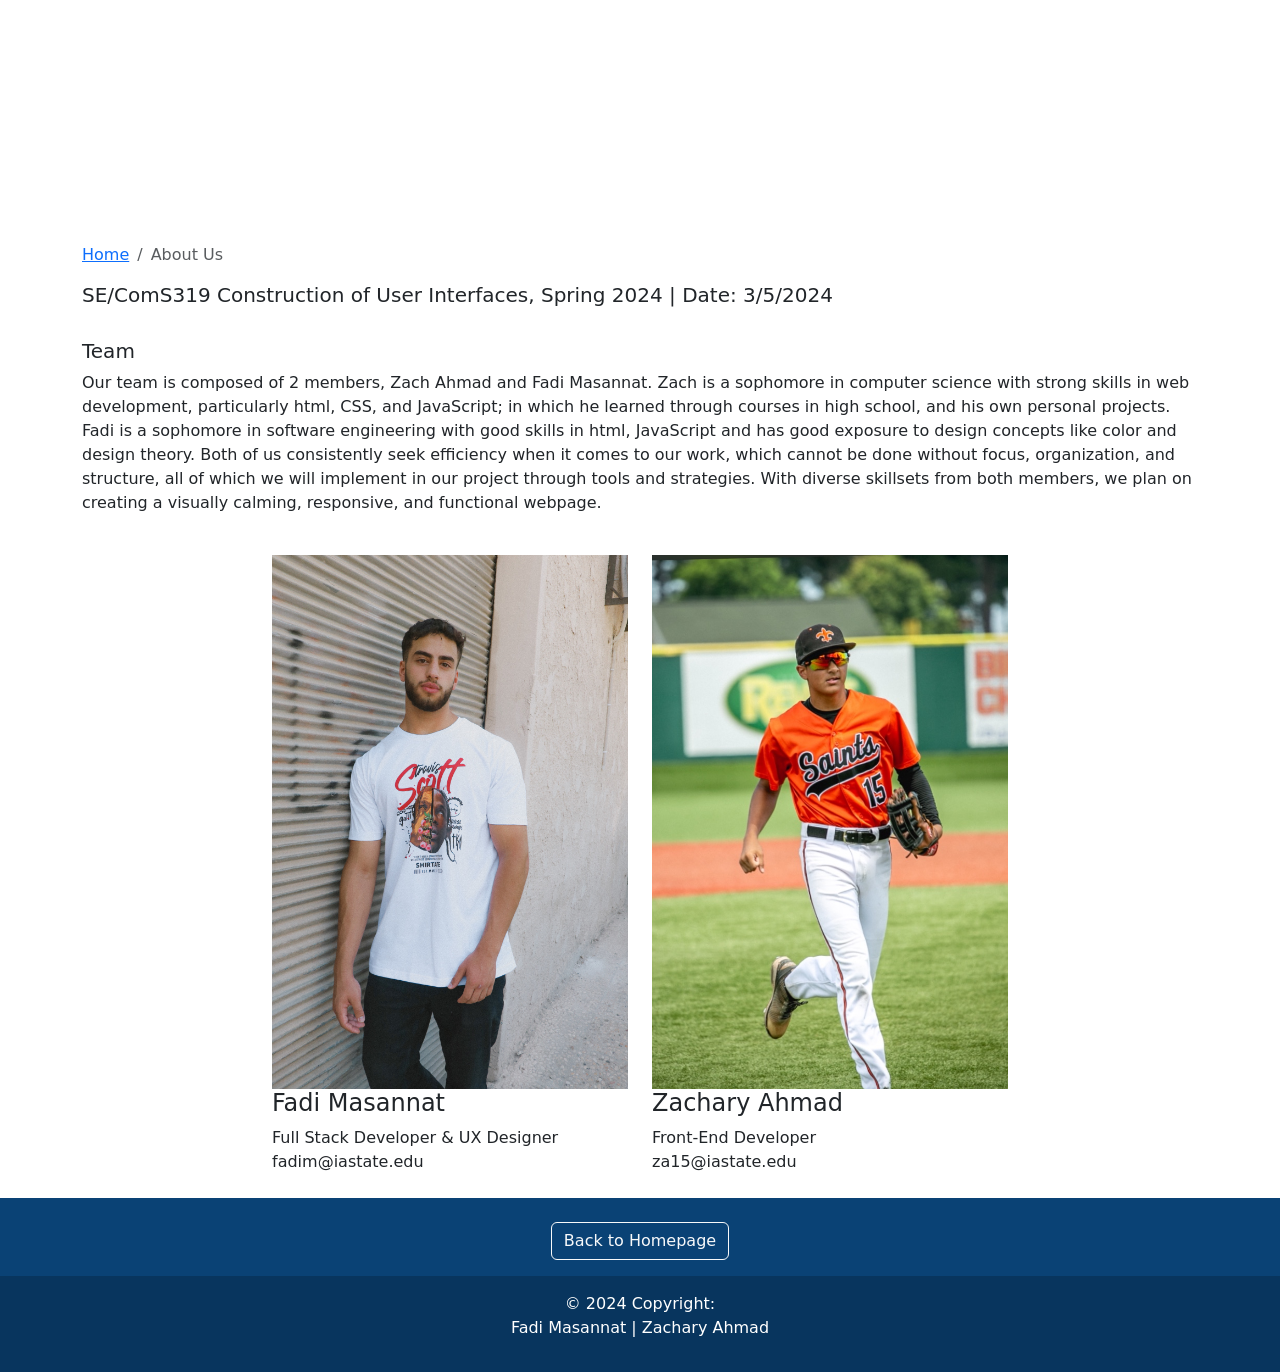
==== about.html @ ad15011a "Added All Files" ====
<!-- Authors:
================================
Fadi Masannat and Zachary Ahmad
================================
Home Main Page-->
<!DOCTYPE html>
<html lang="en">

<head>
  <meta charset="UTF-8">
  <meta name="viewport" content="width=device-width, initial-scale=1.0">
  <title>Zelix - About Us Innerpage</title>
  <!-- Vendor CSS Files -->

  <link href="https://cdn.jsdelivr.net/npm/bootstrap@5.3.3/dist/css/bootstrap.min.css" rel="stylesheet"
    integrity="sha384-QWTKZyjpPEjISv5WaRU9OFeRpok6YctnYmDr5pNlyT2bRjXh0JMhjY6hW+ALEwIH" crossorigin="anonymous">
</head>

<body>
  <!--  Static Header -->
  <div style="background: url(./MyOtherImages/HeaderBackground.jpg)" class="jumbotron bg-cover text-white">
    <div class="container py-5 text-center">
      <h1 class="display-4 font-weight-bold">Z E L I X </h1>
      <p class="font-weight-bold mb-0">PREMIUM HOME APPLIANCES</p>


    </div>
  </div>

  <div class="container mt-5" id="browse-view">
    <nav aria-label="breadcrumb">
      <ol class="breadcrumb">
        <li class="breadcrumb-item"><a href="index.html">Home</a></li>
        <li class="breadcrumb-item active" aria-current="page">About Us</li>
      </ol>
    </nav>
    </div>


    <!-- ======= Team Section ======= -->
    <section id="team" class="team">
      <div class="container">

        <div class="section-title" data-aos="fade-in" data-aos-delay="100">
        
          <h5>SE/ComS319 Construction of User Interfaces, Spring 2024 | Date: 3/5/2024</h3>
          <br><h5>Team</h5>
          <p>Our team is composed of 2 members, Zach Ahmad and Fadi Masannat. Zach is a sophomore in computer science with strong skills in web development, particularly html, CSS, and JavaScript; in which he learned through courses in high school, and his own personal projects. Fadi is a sophomore in software engineering with good skills in html, JavaScript and has good exposure to design concepts like color and design theory. Both of us consistently seek efficiency when it comes to our work, which cannot be done without focus, organization, and structure, all of which we will implement in our project through tools and strategies. With diverse skillsets from both members, we plan on creating a visually calming, responsive, and functional webpage.  
          </p>
        </div>

        <br>
        <div class="row">

          <div class=" col-lg-4 col-md-6 offset-md-2">
            <div class="member" data-aos="fade-up">
              <div class="pic"><img src="MyOtherImages/team-1.JPG" class="img-fluid" alt="" data-aos="fade-up"></div>
              <div class="member-info">
                <h4>Fadi Masannat</h4>
                <span>Full Stack Developer &amp; UX Designer</span><br>
                <span>fadim@iastate.edu</span>
                <div class="social">
                  <a href=""><i class="bi bi-twitter"></i></a>
                  <a href=""><i class="bi bi-facebook"></i></a>
                  <a href=""><i class="bi bi-instagram"></i></a>
                  <a href=""><i class="bi bi-linkedin"></i></a>
                </div>
              </div>
            </div>
          </div>

          <div class="col-lg-4 col-md-6 ">
            <div class="member" data-aos="fade-up" data-aos-delay="300">
              <div class="pic"><img src="MyOtherImages/team-2.PNG" class="img-fluid" alt=""></div>
              <div class="member-info">
                <h4>Zachary Ahmad</h4>
                <!-- add MY PICTURE -->
                <span>Front-End Developer</span><br>
                <span>za15@iastate.edu</span>
                
              </div>
            </div>
          </div>

        </div>

      </div>
    </section><!-- End Team Section -->



    <br>
    <section class="">
      <!-- Footer -->
      <footer class="text-center text-white" style="background-color: #0a4275;">
        <!-- Grid container -->
        <div class="container p-4 pb-0">
          <!-- Section: CTA -->
          <section class="">
            <p class="d-flex justify-content-center align-items-center">

              <a data-mdb-ripple-init type="button" class="btn btn-outline-light btn-rounded" href="index.html">
                Back to Homepage
              </a>

            </p>
          </section>
          <!-- Section: CTA -->
        </div>
        <!-- Grid container -->

        <!-- Copyright -->
        <div class="text-center p-3" style="background-color: rgba(0, 0, 0, 0.2);">
          © 2024 Copyright:
          <p class="text-white">Fadi Masannat | Zachary Ahmad</p>
        </div>
        <!-- Copyright -->
      </footer>
      <!-- Footer -->
    </section>

    



</body>

</html>
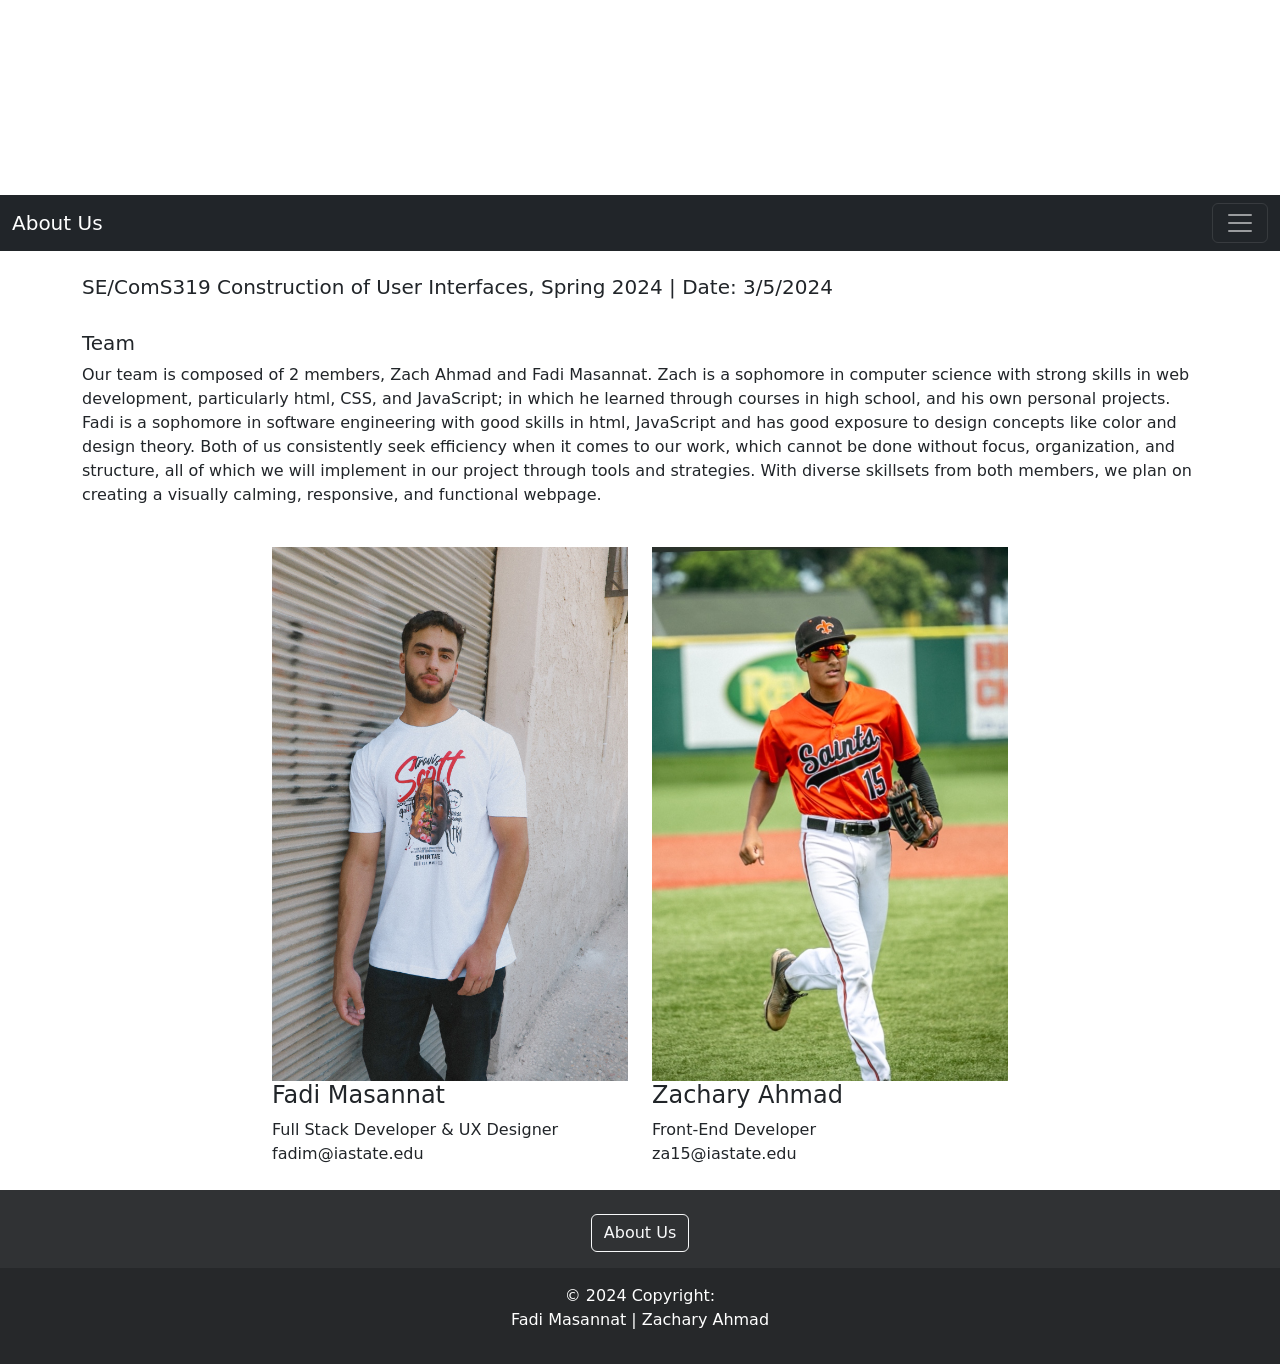
==== commit 14e5fb93: "Last Update" ====
--- a/about.html
+++ b/about.html
@@ -6,14 +6,17 @@
 <!DOCTYPE html>
 <html lang="en">
 
+<!-- FOR RUBRIC PURPOSES: Order more than 3 items and the respective JSON images will pop up in the checout page accordingly-->
+
 <head>
-  <meta charset="UTF-8">
-  <meta name="viewport" content="width=device-width, initial-scale=1.0">
-  <title>Zelix - About Us Innerpage</title>
-  <!-- Vendor CSS Files -->
-
+  <meta charset="UTF-8" />
+  <meta name="viewport" content="width=device-width, initial-scale=1.0" />
+  <title>Zelix - Home Page + Checkout Page</title>
   <link href="https://cdn.jsdelivr.net/npm/bootstrap@5.3.3/dist/css/bootstrap.min.css" rel="stylesheet"
     integrity="sha384-QWTKZyjpPEjISv5WaRU9OFeRpok6YctnYmDr5pNlyT2bRjXh0JMhjY6hW+ALEwIH" crossorigin="anonymous">
+
+
+
 </head>
 
 <body>
@@ -27,31 +30,50 @@
     </div>
   </div>
 
-  <div class="container mt-5" id="browse-view">
-    <nav aria-label="breadcrumb">
-      <ol class="breadcrumb">
-        <li class="breadcrumb-item"><a href="index.html">Home</a></li>
-        <li class="breadcrumb-item active" aria-current="page">About Us</li>
-      </ol>
-    </nav>
+  <nav class="navbar navbar-dark bg-dark">
+    <!-- Navbar content -->
+    <div class="container-fluid">
+      <a class="navbar-brand" href="about.html">About Us</a>
+      <button class="navbar-toggler" type="button" data-bs-toggle="collapse" data-bs-target="#navbarNavAltMarkup"
+        aria-controls="navbarNavAltMarkup" aria-expanded="false" aria-label="Toggle navigation">
+        <span class="navbar-toggler-icon"></span>
+      </button>
+      <div class="collapse navbar-collapse" id="navbarNavAltMarkup">
+        <div class="navbar-nav">
+
+          <a class="nav-link " aria-current="page" href="KitchenProducts.html">Kitchen Products</a>
+          <a class="nav-link" aria-current="page" href="HouseProducts.html">House Products</a>
+          <a class="nav-link" href="index.html">Home</a>
+
+
+        </div>
+      </div>
+
     </div>
-
+  </nav><br>
 
     <!-- ======= Team Section ======= -->
     <section id="team" class="team">
       <div class="container">
-
+  
         <div class="section-title" data-aos="fade-in" data-aos-delay="100">
-        
+  
           <h5>SE/ComS319 Construction of User Interfaces, Spring 2024 | Date: 3/5/2024</h3>
-          <br><h5>Team</h5>
-          <p>Our team is composed of 2 members, Zach Ahmad and Fadi Masannat. Zach is a sophomore in computer science with strong skills in web development, particularly html, CSS, and JavaScript; in which he learned through courses in high school, and his own personal projects. Fadi is a sophomore in software engineering with good skills in html, JavaScript and has good exposure to design concepts like color and design theory. Both of us consistently seek efficiency when it comes to our work, which cannot be done without focus, organization, and structure, all of which we will implement in our project through tools and strategies. With diverse skillsets from both members, we plan on creating a visually calming, responsive, and functional webpage.  
-          </p>
+            <br>
+            <h5>Team</h5>
+            <p>Our team is composed of 2 members, Zach Ahmad and Fadi Masannat. Zach is a sophomore in computer science
+              with strong skills in web development, particularly html, CSS, and JavaScript; in which he learned through
+              courses in high school, and his own personal projects. Fadi is a sophomore in software engineering with good
+              skills in html, JavaScript and has good exposure to design concepts like color and design theory. Both of us
+              consistently seek efficiency when it comes to our work, which cannot be done without focus, organization,
+              and structure, all of which we will implement in our project through tools and strategies. With diverse
+              skillsets from both members, we plan on creating a visually calming, responsive, and functional webpage.
+            </p>
         </div>
-
+  
         <br>
         <div class="row">
-
+  
           <div class=" col-lg-4 col-md-6 offset-md-2">
             <div class="member" data-aos="fade-up">
               <div class="pic"><img src="MyOtherImages/team-1.JPG" class="img-fluid" alt="" data-aos="fade-up"></div>
@@ -68,7 +90,7 @@
               </div>
             </div>
           </div>
-
+  
           <div class="col-lg-4 col-md-6 ">
             <div class="member" data-aos="fade-up" data-aos-delay="300">
               <div class="pic"><img src="MyOtherImages/team-2.PNG" class="img-fluid" alt=""></div>
@@ -77,30 +99,36 @@
                 <!-- add MY PICTURE -->
                 <span>Front-End Developer</span><br>
                 <span>za15@iastate.edu</span>
-                
+  
               </div>
             </div>
           </div>
-
+  
         </div>
-
+  
       </div>
     </section><!-- End Team Section -->
 
 
 
-    <br>
-    <section class="">
+
+
+
+
+
+
+      <br>
+
       <!-- Footer -->
-      <footer class="text-center text-white" style="background-color: #0a4275;">
+      <footer class="text-center text-white" style="background-color: #303234;">
         <!-- Grid container -->
         <div class="container p-4 pb-0">
           <!-- Section: CTA -->
           <section class="">
             <p class="d-flex justify-content-center align-items-center">
 
-              <a data-mdb-ripple-init type="button" class="btn btn-outline-light btn-rounded" href="index.html">
-                Back to Homepage
+              <a data-mdb-ripple-init type="button" class="btn btn-outline-light btn-rounded" href="about.html">
+                About Us
               </a>
 
             </p>
@@ -117,12 +145,13 @@
         <!-- Copyright -->
       </footer>
       <!-- Footer -->
-    </section>
-
-    
 
 
 
+      <script src="index.js"></script>
+
+      <!-- Bootstrap JS -->
+      <script src="https://cdn.jsdelivr.net/npm/bootstrap@5.1.3/dist/js/bootstrap.min.js"></script>
 </body>
 
 </html>
